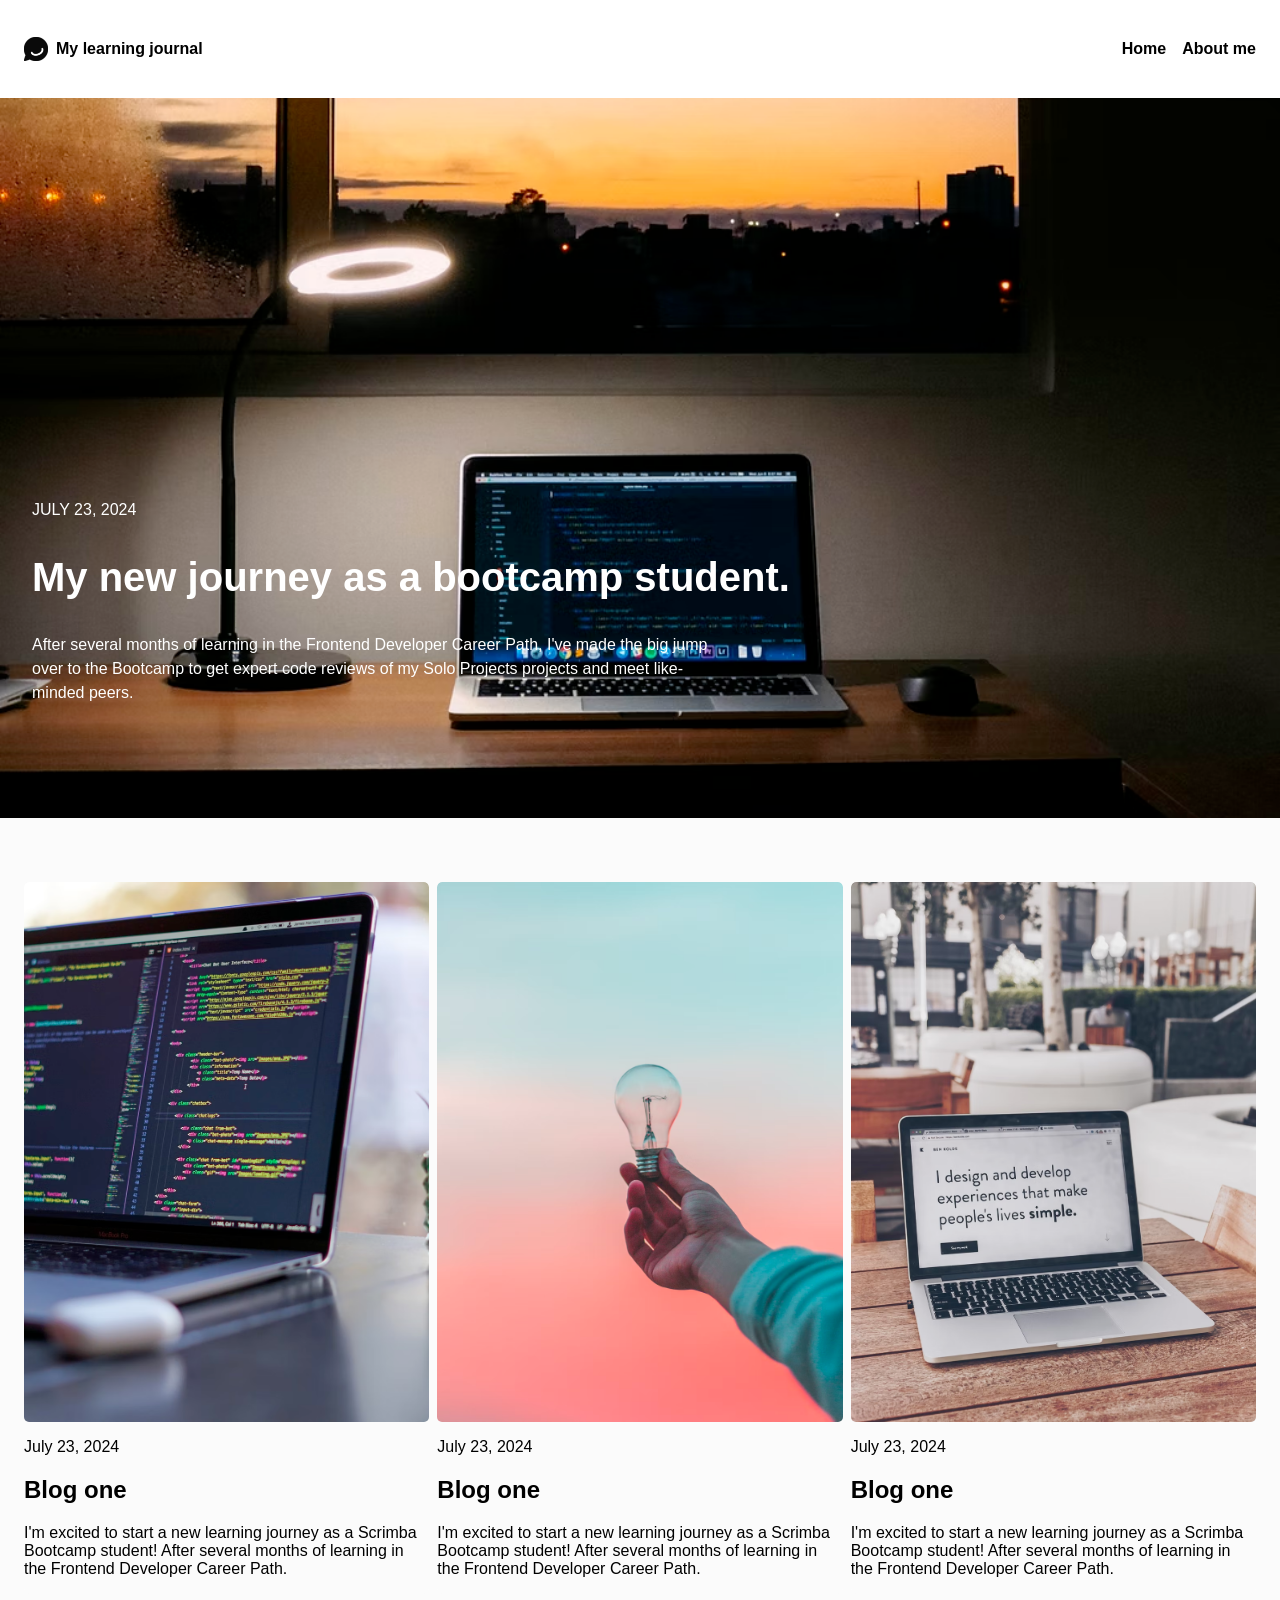
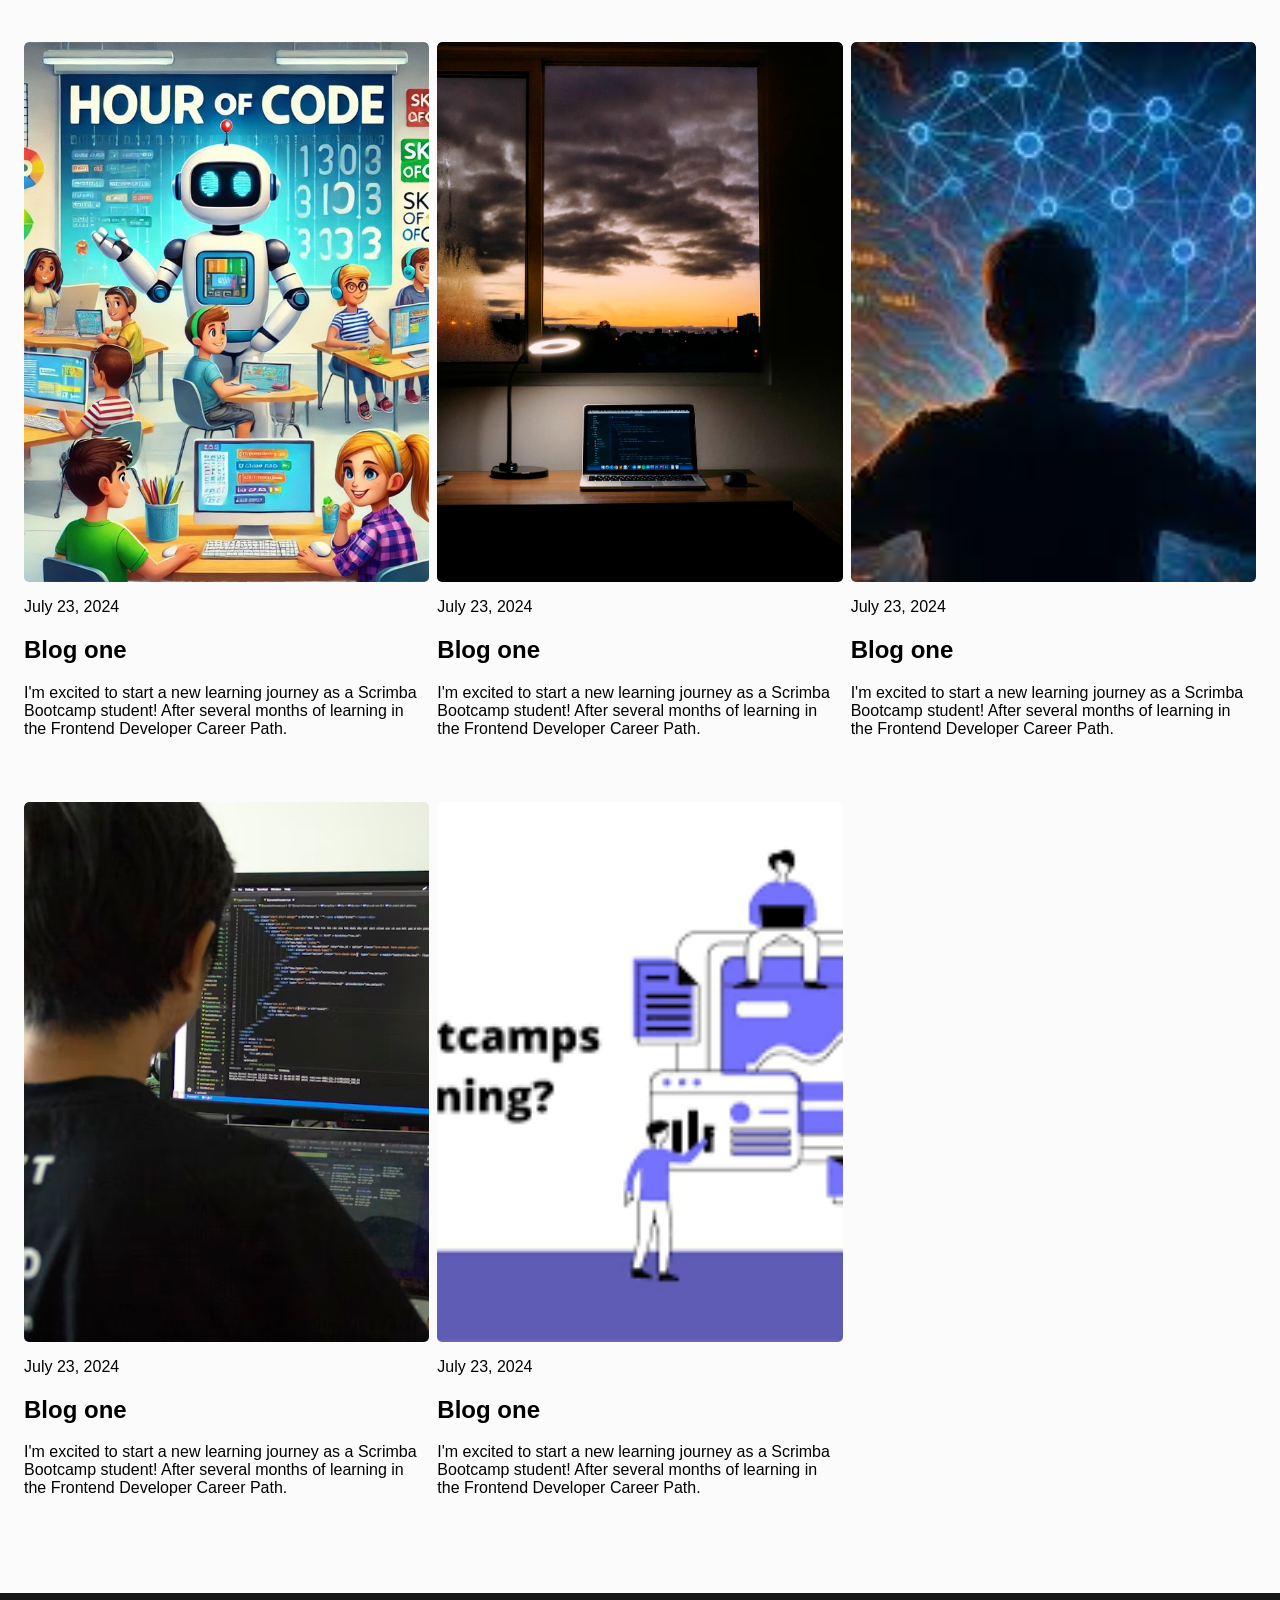
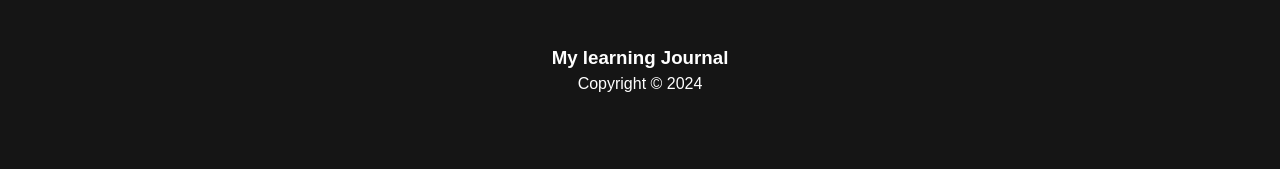
==== index.html @ 926e4869 "first commit" ====
<html>
    <head>
        <!-- Required meta tags -->
        <meta charset="UTF-8"> <!-- character encoding -->
        <meta name="viewport" content="width=device-width, initial-scale=1.0"> <!-- responsive scaling -->
        <meta http-equiv="X-UA-Compatible" content="IE=edge"> <!-- better IE compatibility -->

        <!-- SEO meta tags -->
        <title>My Learning Journal</title>
        <meta name="description" content="A personal learning journal by Eliz documenting my journey as a frontend developer and beyond.">
        <meta name="keywords" content="Learning journal, Frontend developer, Blog, Web development, Coding journey">
        <meta name="author" content="Eliz">

        <!-- Open Graph (for social sharing) -->
        <meta property="og:title" content="My Learning Journal">
        <meta property="og:description" content="Follow my journey as I learn frontend development and share my progress.">
        <meta property="og:image" content="https://elizjournal.netlify.app/images/profile.png"> 
        <meta property="og:type" content="website">
        <meta property="og:url" content="https://elizjournal.netlify.app.com/about.html">

        <!-- Favicon9 -->
        <link rel="icon" type="image/png" sizes="32x32" href="images/logo-32x32.png">
        <link rel="icon" type="image/png" sizes="16x16" href="images/logo-16x16.png">
        <link rel="apple-touch-icon" sizes="180x180" href="images/logo-180x180.png">
        <link rel="shortcut icon" href="images/favicon.ico">

        <!-- CSS -->
        <link rel="stylesheet" href="css/index.css">

    </head>
    <body>
        <header>

            <a href="index.html" class="logo-link">
                <div class="logo">
                    <img class="icon" src="./images/logo.png" alt="Logo">
                    <h1>My learning journal</h1>
                </div>
            </a>

            <nav>
                <ul>
                    <li><a href="home.html">Home</a></li>
                    <li><a href="about.html">About me</a></li>
                </ul>
            </nav>

        </header>
        <main >
            <section class="hero-container">
                <img src="./images/image_5.png" alt="Hero image">
                <div class="hero-post">
                    <p>JULY 23, 2024</p>
                    <h1 class="title-hero">My new journey as a bootcamp student.</h1>
                    <p class="preview-hero">After several months of learning in the Frontend Developer Career Path, I've made the big jump over to the Bootcamp to get expert code reviews of my Solo Projects projects and meet like-minded peers.</p>
                </div>
            </section>

            <section class="blog-container">
                <div class="blog" >
                    <img src="./images/image_1.png" alt="">
                    <p>July 23, 2024</p>
                    <h2>Blog one</h2>
                    <p>I'm excited to start a new learning journey as a Scrimba Bootcamp student! After several months of learning in the Frontend Developer Career Path.</p>
                </div>
            
                <div class="blog">
                    <img src="./images/image_2.png" alt="">
                    <p>July 23, 2024</p>
                    <h2>Blog one</h2>
                    <p>I'm excited to start a new learning journey as a Scrimba Bootcamp student! After several months of learning in the Frontend Developer Career Path.</p>
                </div>
                <div class="blog">
                    <img src="./images/image_3.png" alt="">
                    <p>July 23, 2024</p>
                    <h2>Blog one</h2>
                    <p>I'm excited to start a new learning journey as a Scrimba Bootcamp student! After several months of learning in the Frontend Developer Career Path.</p>
                </div>
                <div class="blog">
                    <img src="./images/image_4.png" alt="">
                    <p>July 23, 2024</p>
                    <h2>Blog one</h2>
                    <p>I'm excited to start a new learning journey as a Scrimba Bootcamp student! After several months of learning in the Frontend Developer Career Path.</p>
                </div>
                <div class="blog">
                    <img src="./images/image_5.png" alt="">
                    <p>July 23, 2024</p>
                    <h2>Blog one</h2>
                    <p>I'm excited to start a new learning journey as a Scrimba Bootcamp student! After several months of learning in the Frontend Developer Career Path.</p>
                </div>
                <div class="blog">
                    <img src="./images/image_6.png" alt="">
                    <p>July 23, 2024</p>
                    <h2>Blog one</h2>
                    <p>I'm excited to start a new learning journey as a Scrimba Bootcamp student! After several months of learning in the Frontend Developer Career Path.</p>
                </div>
                <div class="blog">
                    <img src="./images/image_7.png" alt="">
                    <p>July 23, 2024</p>
                    <h2>Blog one</h2>
                    <p>I'm excited to start a new learning journey as a Scrimba Bootcamp student! After several months of learning in the Frontend Developer Career Path.</p>
                </div>
                <div class="blog">
                    <img src="./images/image_8.png" alt="">
                    <p>July 23, 2024</p>
                    <h2>Blog one</h2>
                    <p>I'm excited to start a new learning journey as a Scrimba Bootcamp student! After several months of learning in the Frontend Developer Career Path.</p>
                </div>
            </section>
            <footer>
                <div class="foota">
                    <h3>My learning Journal</h3>
                    <p>Copyright &copy; 2024 </p>
                </div>
            </footer>
        </main>
    </body>
</html>
---- css/index.css ----
html, 
body {
    margin: 0;
    padding: 0;
    font-family: Source Sans Pro, Arial, Helvetica, sans-serif;
    background-color: #fbfbfbf6;
}

/*Navbar*/
header {
    display: flex;
    justify-content: space-between;
    align-items: center;
    padding: 1.5em;
    background-color: #ffffff;
}
.logo-link {
    display: inline-block;
    text-decoration: none;
    color: inherit;
}

.logo-link:hover, ul li a:hover {
    color: #675656;
}



.logo {
    display: flex;
    justify-content: center;
    align-items: center;    
}
.logo img{
    width: 1.5em;
    margin-right: 0.5em;
}

.logo h1 {
    font-size: 1rem;
}

ul{
    display: flex;
    list-style: none;
    gap: 1em;
}
ul li a {
    text-decoration: none;
    color: black;
    font-weight: bold;
}
/*Hero section*/
.hero-container {
    position: relative;
}
.hero-container img {
    width: 100%;
    height: 80vh;
    object-fit: cover;
    object-position: center 80%;
    display: block;
}
.hero-post {
    position: absolute;
    top: 50%;
    left: 2em;
    transform: translateY(-50%);
    color: white;
}

.hero-container h1 {
    color: white;
    font-size: 2em;
    font-weight: bold;
}
.hero-container p {
    width: 90%;
    font-size: 1rem;
    line-height: 1.5;
}
.blog-container {
    display: grid;
    grid-template-columns: 1fr;
    gap: 0.5em;
    margin: 1.5em;
}

.blog {
    background-color: #fbfbfbf6;
    border-radius: 5px;
    overflow: hidden;
    text-align: left;
    margin-top: 2.5em;
}

.blog-container img{
    width: 100%;
    height: 60vh;
    object-fit: cover;
    border-radius: 5px;
}

.blog p, h2 {
    text-align: start;
}

.foota {
    background-color: rgb(21, 21, 21);
    margin-top: 5em;
    padding: 2em;
    display: flex;
    flex-direction: column;
    align-items: center;
    color: white;
    line-height: 1.5;
    height: 7em;
}

.foota h3 {
    margin-bottom: 0;
}

.foota p {
    margin-top: 0;
}

@media (min-height: 768px) {
    .blog-container {
        grid-template-columns: repeat(2, 1fr )
    }
}

@media (min-width: 1024px) {
    .hero-container h1 {
        font-size: 2.5em;
    }
    .hero-container p{
        max-width: 700px;
    }
    .hero-post {
    position: absolute;
    top: 70%;
    left: 2em;

    
}
    .blog-container{
        grid-template-columns: repeat(3, 1fr);
    }
}
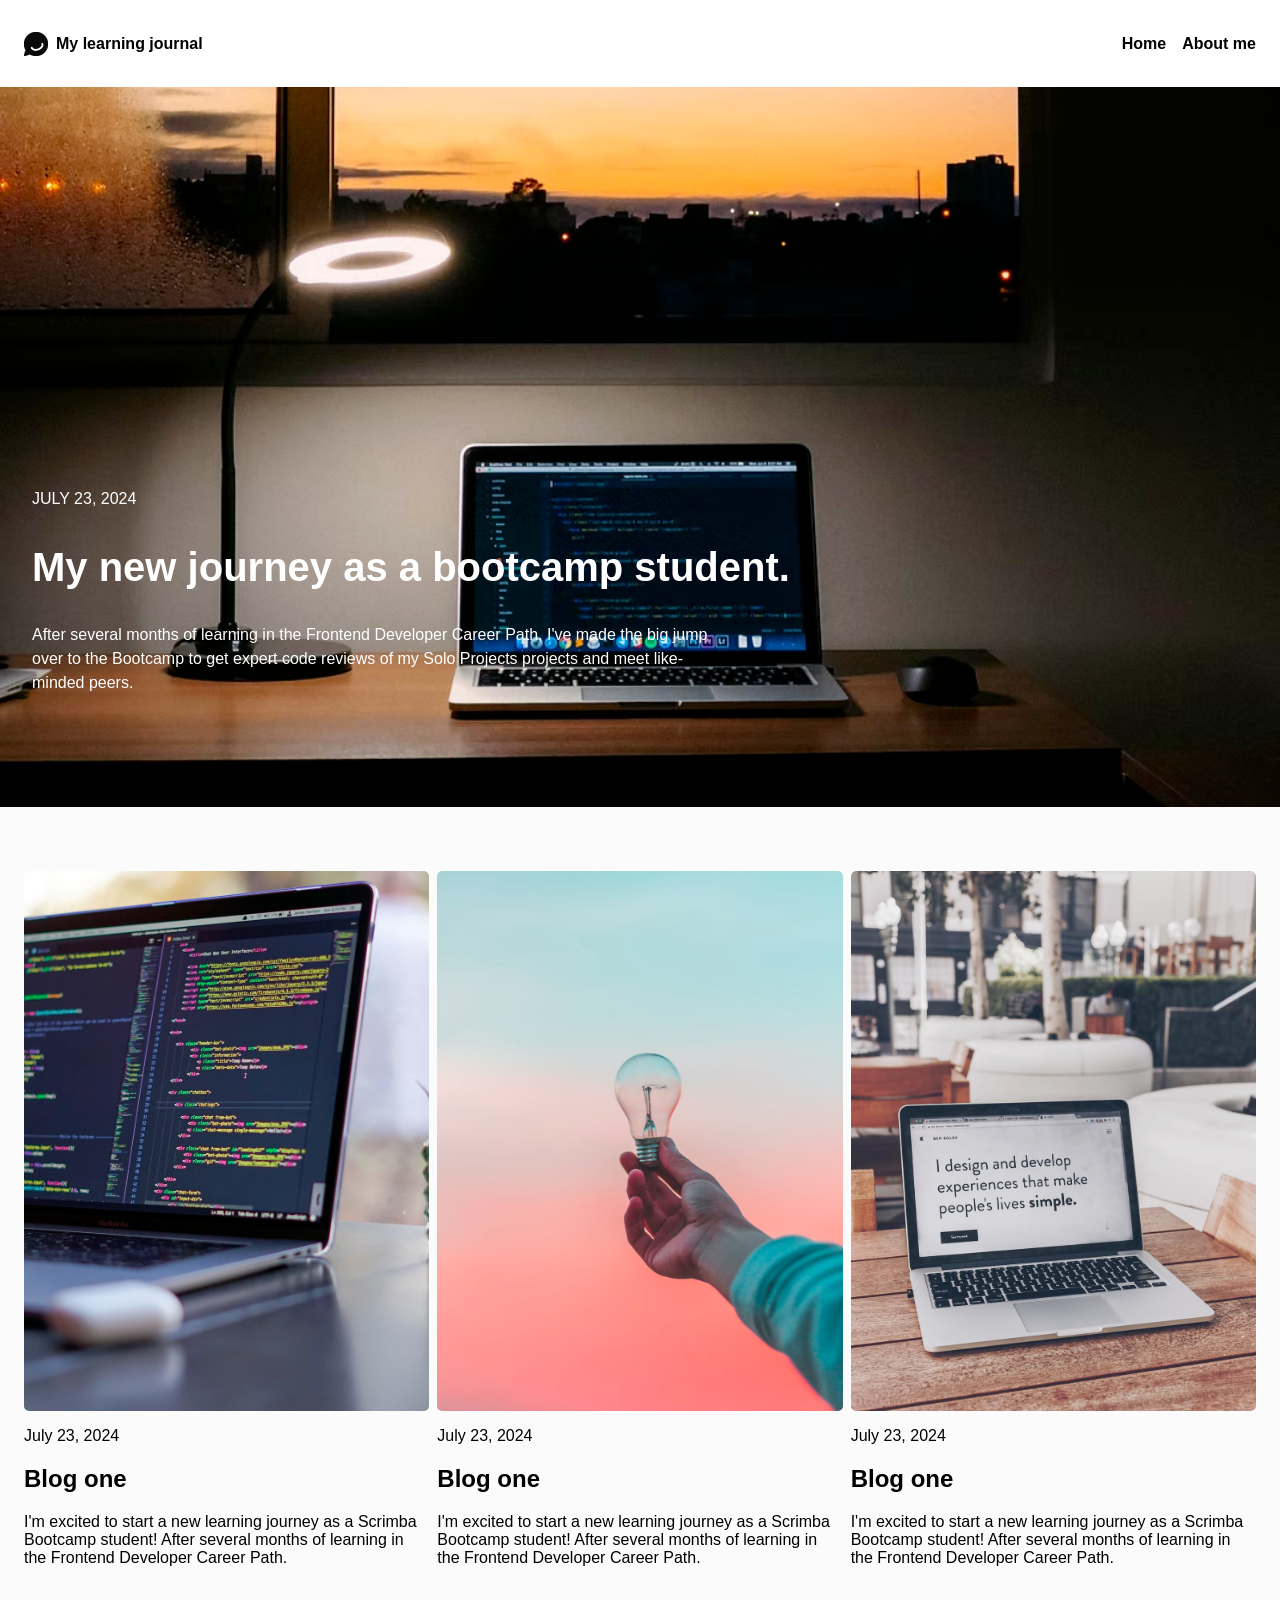
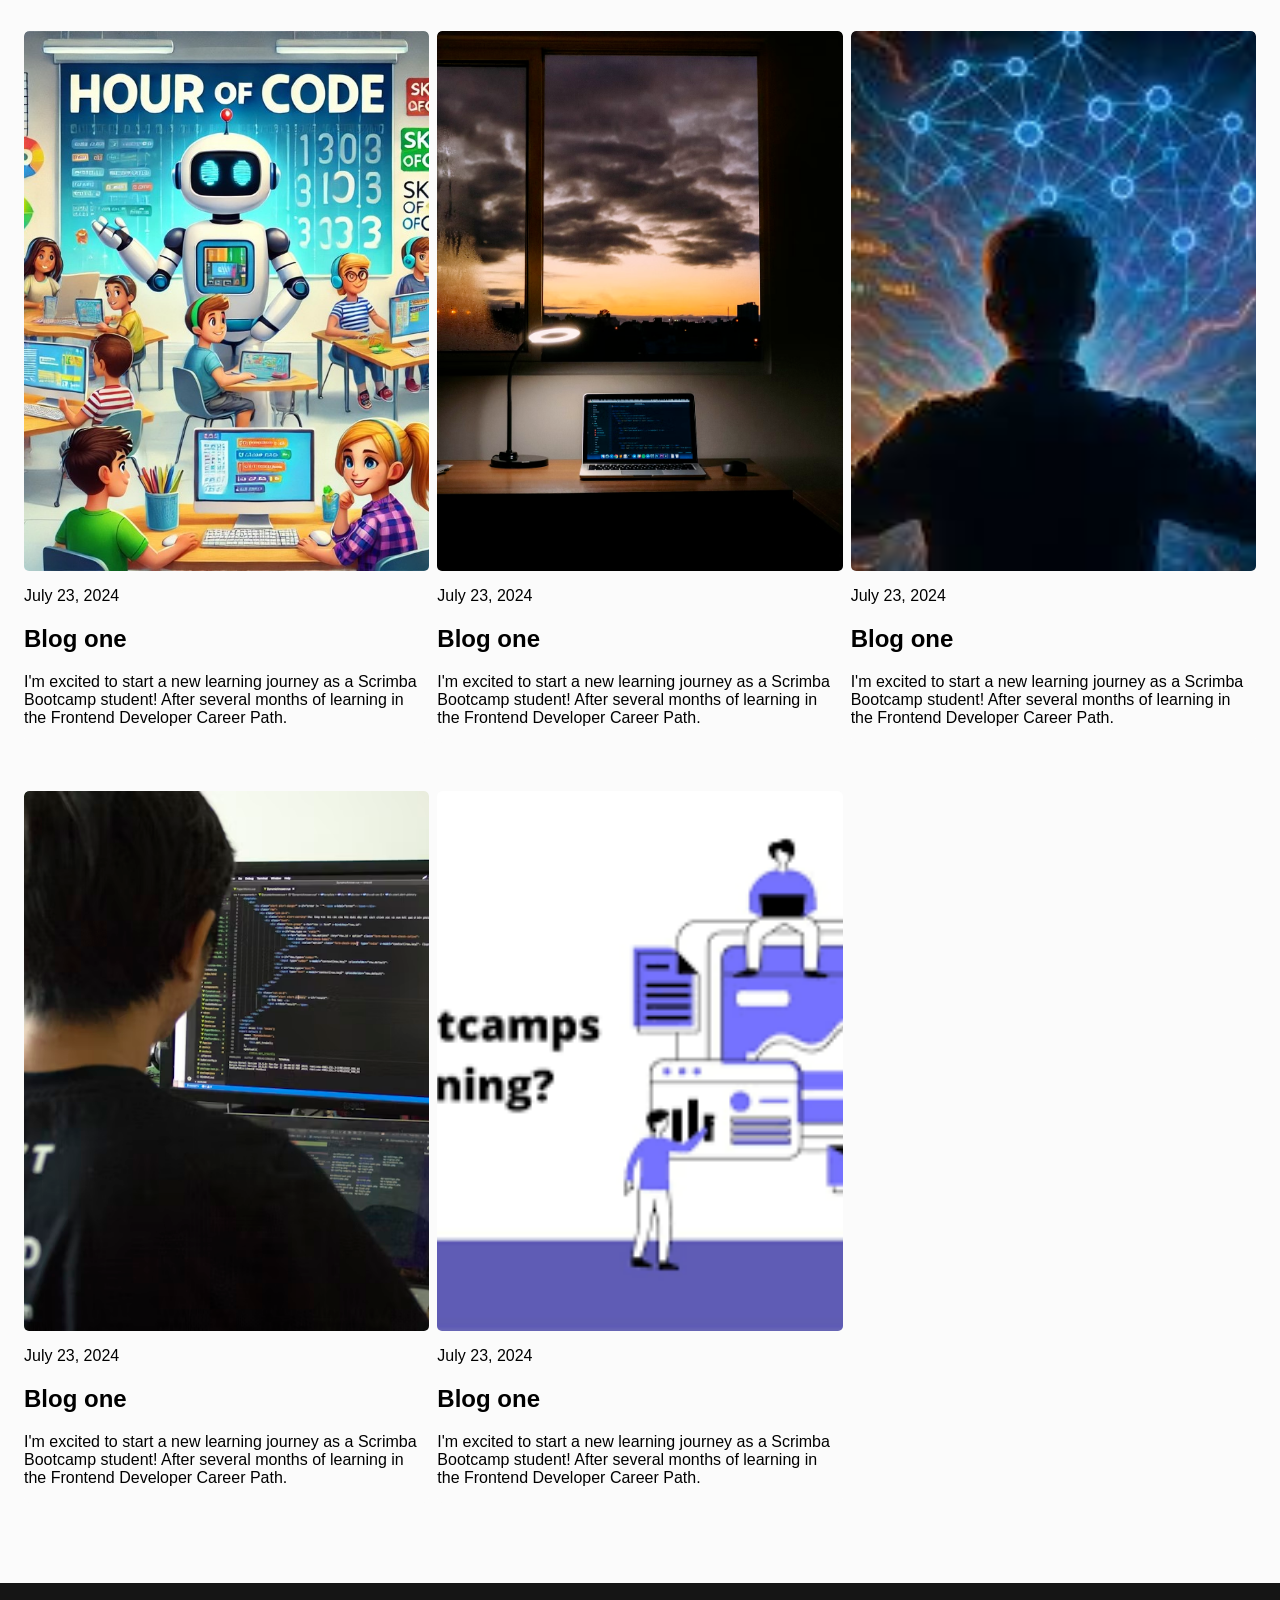
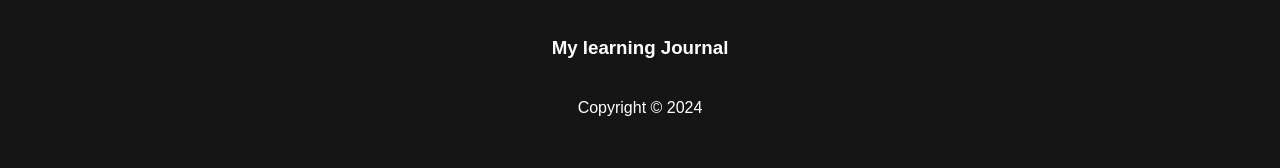
==== commit 627cc711: "Update navigation bar layout and styling" ====
--- a/index.html
+++ b/index.html
@@ -30,22 +30,28 @@
     </head>
     <body>
         <header>
+                <a href="index.html" class="logo-link">
+                    <div class="logo">
+                        <img class="icon" src="./images/logo.png" alt="Logo">
+                        <h1>My learning journal</h1>
+                    </div>
+                </a>
 
-            <a href="index.html" class="logo-link">
-                <div class="logo">
-                    <img class="icon" src="./images/logo.png" alt="Logo">
-                    <h1>My learning journal</h1>
-                </div>
-            </a>
+                <!--Hamburger button for mobile-->
+                <button class="hamburger" aria-label="Toggle menu">
+                    <span class="bar"></span>
+                    <span class="bar"></span>
+                    <span class="bar"></span>
+                </button>
 
-            <nav>
-                <ul>
-                    <li><a href="home.html">Home</a></li>
-                    <li><a href="about.html">About me</a></li>
-                </ul>
-            </nav>
+                <nav>
+                    <ul class="nav-links">
+                        <li><a href="home.html">Home</a></li>
+                        <li><a href="about.html">About me</a></li>
+                    </ul>
+                </nav>
+            </header>
 
-        </header>
         <main >
             <section class="hero-container">
                 <img src="./images/image_5.png" alt="Hero image">
@@ -114,5 +120,15 @@
                 </div>
             </footer>
         </main>
+        <script>
+            const hamburger = document.querySelector('.hamburger');
+            const navLinks = document.querySelector('.nav-links');
+
+            hamburger.addEventListener('click', () => {
+                navLinks.classList.toggle('active');
+                hamburger.classList.toggle('active')
+            });
+        </script>
+
     </body>
 </html>
--- a/css/index.css
+++ b/css/index.css
@@ -1,151 +1,213 @@
-html, 
-body {
-    margin: 0;
+/* Reset */
+html, body, ul {
+  margin: 0;
+  padding: 0;
+  box-sizing: border-box;
+  font-family: 'Source Sans Pro', Arial, Helvetica, sans-serif;
+  background-color: #fbfbfbf6;
+}
+
+/* Navbar */
+header {
+  display: flex;
+  justify-content: space-between;
+  align-items: center;
+  padding: 1.5em;
+  background-color: #ffffff;
+  position: relative;
+}
+
+.logo {
+  display: flex;
+  align-items: center;
+}
+
+.logo img {
+  width: 1.5em;
+  margin-right: 0.5em;
+}
+
+.logo h1 {
+  font-size: 1rem;
+}
+
+.logo-link {
+  text-decoration: none;
+  color: inherit;
+}
+
+.logo-link:hover,
+nav a:hover {
+  color: #675656;
+}
+
+/* Hamburger */
+.hamburger {
+  display: flex;
+  flex-direction: column;
+  justify-content: space-between;
+  width: 25px;
+  height: 20px;
+  background: none;
+  border: none;
+  cursor: pointer;
+  padding: 0;
+  margin-left: auto;
+}
+.hamburger .bar {
+    width: 100%;
+    height: 3px;
+    background-color: black;
+    border-radius: 2px;
+    transition: all 0.3s ease;
+}
+
+.hamburger.active .bar:nth-child(1) {
+    transform: rotate(45deg) translate(5px, 5px);
+}
+.hamburger.active .bar:nth-child(2) {
+    opacity: 0;
+}
+.hamburger.active .bar:nth-child(3) {
+    transform: rotate(-45deg) translate(7px, -7px);
+}
+/* Nav links */
+ nav .nav-links {
+  display: none; /* hidden by default for mobile */
+  flex-direction: column;
+  gap: 1em;
+  position: absolute;
+  top: 100%;
+  right: 0;
+  width: 100%;
+  padding: 1em;
+  background: white;
+  box-shadow: 0 4px 6px #0000001a;
+  z-index: 10;
+  text-align: center;
+}
+
+nav .nav-links.active {
+  display: flex;
+}
+
+.nav-links li {
+  list-style: none;
+}
+
+.nav-links a {
+  text-decoration: none;
+  color: black;
+  font-weight: bold;
+}
+
+/* Hero section */
+.hero-container {
+  position: relative;
+}
+
+.hero-container img {
+  width: 100%;
+  height: 80vh;
+  object-fit: cover;
+  object-position: center 80%;
+  display: block;
+}
+
+.hero-post {
+  position: absolute;
+  top: 50%;
+  left: 2em;
+  transform: translateY(-50%);
+  color: white;
+}
+
+.hero-post h1 {
+  font-size: 2em;
+  font-weight: bold;
+}
+
+.hero-post p {
+  width: 90%;
+  font-size: 1rem;
+  line-height: 1.5;
+}
+
+/* Blog section */
+.blog-container {
+  display: grid;
+  grid-template-columns: 1fr;
+  gap: 0.5em;
+  margin: 1.5em;
+}
+
+.blog {
+  margin-top: 2.5em;
+  background-color: #fbfbfbf6;
+  border-radius: 5px;
+  overflow: hidden;
+  text-align: left;
+}
+
+.blog img {
+  width: 100%;
+  height: 60vh;
+  object-fit: cover;
+  border-radius: 5px;
+}
+
+.blog p,
+.blog h2 {
+  text-align: start;
+}
+
+/* Footer */
+.foota {
+  background-color: rgb(21, 21, 21);
+  margin-top: 5em;
+  padding: 2em;
+  display: flex;
+  flex-direction: column;
+  align-items: center;
+  color: white;
+  line-height: 1.5;
+}
+
+/* Tablet */
+@media (min-width: 768px) {
+  .hamburger {
+    display: none;
+  }
+
+  nav .nav-links {
+    display: flex;
+    flex-direction: row;
+    position: static;
+    width: auto;
     padding: 0;
-    font-family: Source Sans Pro, Arial, Helvetica, sans-serif;
-    background-color: #fbfbfbf6;
-}
-
-/*Navbar*/
-header {
-    display: flex;
-    justify-content: space-between;
-    align-items: center;
-    padding: 1.5em;
-    background-color: #ffffff;
-}
-.logo-link {
-    display: inline-block;
-    text-decoration: none;
-    color: inherit;
-}
-
-.logo-link:hover, ul li a:hover {
-    color: #675656;
-}
-
-
-
-.logo {
-    display: flex;
-    justify-content: center;
-    align-items: center;    
-}
-.logo img{
-    width: 1.5em;
-    margin-right: 0.5em;
-}
-
-.logo h1 {
-    font-size: 1rem;
-}
-
-ul{
-    display: flex;
-    list-style: none;
-    gap: 1em;
-}
-ul li a {
-    text-decoration: none;
-    color: black;
-    font-weight: bold;
-}
-/*Hero section*/
-.hero-container {
-    position: relative;
-}
-.hero-container img {
-    width: 100%;
-    height: 80vh;
-    object-fit: cover;
-    object-position: center 80%;
-    display: block;
-}
-.hero-post {
-    position: absolute;
-    top: 50%;
-    left: 2em;
-    transform: translateY(-50%);
-    color: white;
-}
-
-.hero-container h1 {
-    color: white;
-    font-size: 2em;
-    font-weight: bold;
-}
-.hero-container p {
-    width: 90%;
-    font-size: 1rem;
-    line-height: 1.5;
-}
-.blog-container {
-    display: grid;
-    grid-template-columns: 1fr;
-    gap: 0.5em;
-    margin: 1.5em;
-}
-
-.blog {
-    background-color: #fbfbfbf6;
-    border-radius: 5px;
-    overflow: hidden;
-    text-align: left;
-    margin-top: 2.5em;
-}
-
-.blog-container img{
-    width: 100%;
-    height: 60vh;
-    object-fit: cover;
-    border-radius: 5px;
-}
-
-.blog p, h2 {
-    text-align: start;
-}
-
-.foota {
-    background-color: rgb(21, 21, 21);
-    margin-top: 5em;
-    padding: 2em;
-    display: flex;
-    flex-direction: column;
-    align-items: center;
-    color: white;
-    line-height: 1.5;
-    height: 7em;
-}
-
-.foota h3 {
-    margin-bottom: 0;
-}
-
-.foota p {
-    margin-top: 0;
-}
-
-@media (min-height: 768px) {
-    .blog-container {
-        grid-template-columns: repeat(2, 1fr )
-    }
-}
-
+    box-shadow: none;
+  }
+
+  .blog-container {
+    grid-template-columns: repeat(2, 1fr);
+  }
+}
+
+/* Desktop */
 @media (min-width: 1024px) {
-    .hero-container h1 {
-        font-size: 2.5em;
-    }
-    .hero-container p{
-        max-width: 700px;
-    }
-    .hero-post {
-    position: absolute;
+  .hero-post h1 {
+    font-size: 2.5em;
+  }
+
+  .hero-post p {
+    max-width: 700px;
+  }
+
+  .hero-post {
     top: 70%;
-    left: 2em;
-
-    
-}
-    .blog-container{
-        grid-template-columns: repeat(3, 1fr);
-    }
-}
+  }
+
+  .blog-container {
+    grid-template-columns: repeat(3, 1fr);
+  }
+}
